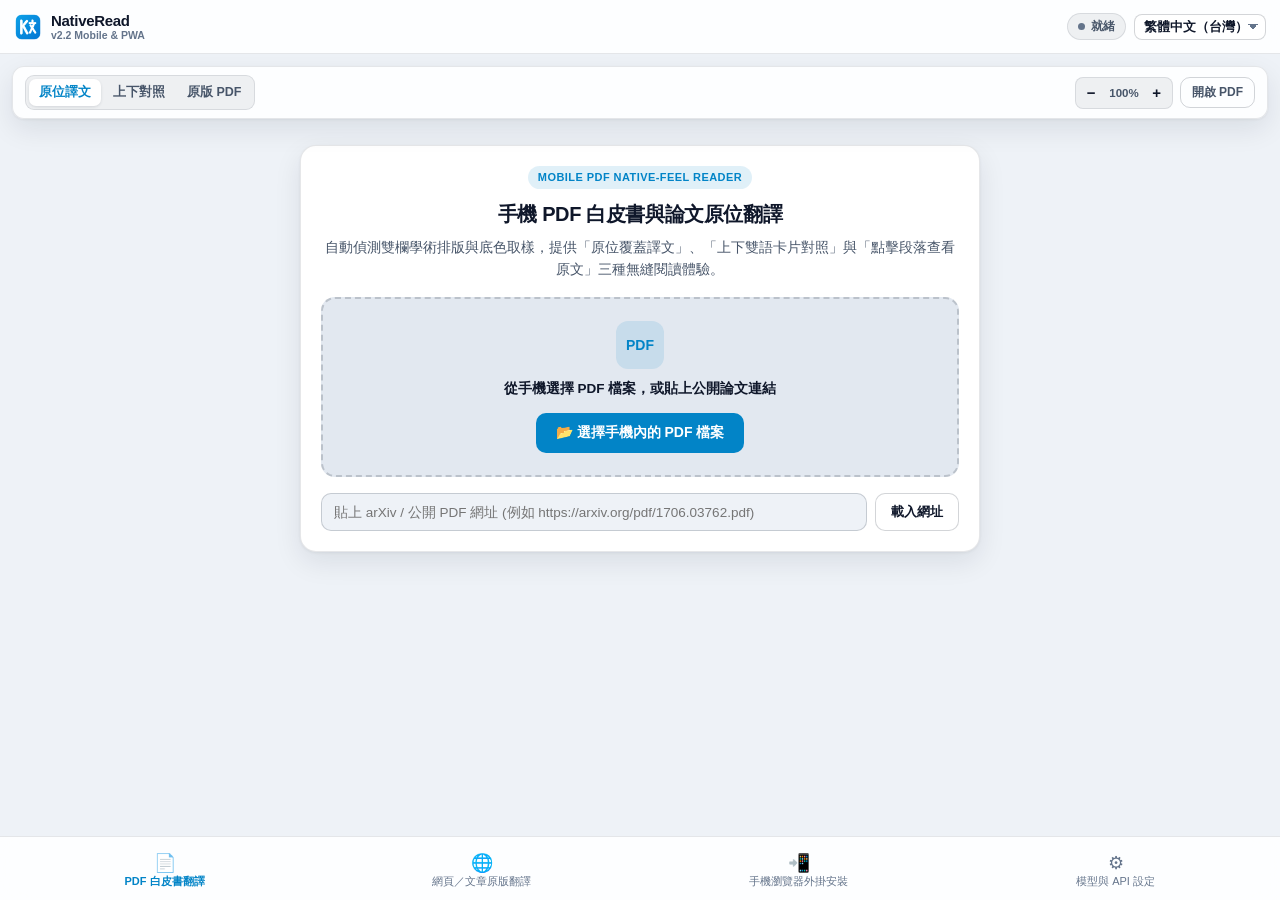
==== docs/index.html @ 53c694c6 "feat(v2.2.0): mobile PWA, universal userscript, Android extension zip, touch selection & ISO-18004 Q" ====
<!doctype html>
<html lang="zh-Hant">
<head>
  <meta charset="UTF-8">
  <meta name="viewport" content="width=device-width, initial-scale=1.0, viewport-fit=cover">
  <meta name="theme-color" content="#0284c7" media="(prefers-color-scheme: light)">
  <meta name="theme-color" content="#0b1120" media="(prefers-color-scheme: dark)">
  <meta name="apple-mobile-web-app-capable" content="yes">
  <meta name="apple-mobile-web-app-status-bar-style" content="black-translucent">
  <meta name="apple-mobile-web-app-title" content="NativeRead">
  <meta name="description" content="NativeRead — 保留原版 Serif / Sans 排版美感的 AI 串流 PDF 白皮書與網頁翻譯器（支援 iOS 與 Android）">
  <title>NativeRead — 手機與全平台 AI 原版排版翻譯</title>
  <link rel="manifest" href="./manifest.webmanifest">
  <link rel="icon" type="image/png" sizes="48x48" href="./icons/icon-48.png">
  <link rel="apple-touch-icon" href="./icons/icon-128.png">
  <link rel="stylesheet" href="./app.css">
</head>
<body>
  <!-- Sync / Toast Banner -->
  <div id="syncBanner" class="nr-sync-banner" role="status" aria-live="polite" hidden>
    <span id="syncBannerText" class="nr-sync-banner-text"></span>
    <button id="syncBannerClose" type="button" class="nr-sync-banner-close" aria-label="關閉通知">✕</button>
  </div>

  <!-- Top App Bar -->
  <header class="nr-app-header">
    <div class="nr-header-brand">
      <img src="./icons/icon-48.png" alt="NativeRead" width="28" height="28" class="nr-brand-logo">
      <div class="nr-brand-titles">
        <span class="nr-brand-title">NativeRead</span>
        <span class="nr-brand-tag">v2.2 Mobile &amp; PWA</span>
      </div>
    </div>

    <div class="nr-header-actions">
      <div id="globalStatusBadge" class="nr-status-pill" data-state="idle">
        <span class="nr-status-dot"></span>
        <span id="globalStatusText" class="nr-status-label">就緒</span>
      </div>
      <select id="globalLangSelect" class="nr-header-select" aria-label="目標翻譯語言"></select>
    </div>
  </header>

  <!-- Main Tab Views -->
  <main class="nr-app-main">
    <!-- ==========================================================
         TAB 1: 📄 PDF 白皮書翻譯 (Default Active Tab)
         ========================================================== -->
    <section id="tab-pdf" class="nr-tab-panel is-active" data-mode="overlay" aria-label="PDF 白皮書翻譯">
      <!-- Sticky PDF Sub-Toolbar -->
      <div class="nr-subtoolbar">
        <div class="nr-segmented" id="pdfModeSegmented" role="tablist" aria-label="PDF 檢視模式">
          <button type="button" class="nr-seg-btn is-active" data-mode="overlay" role="tab" aria-selected="true">原位譯文</button>
          <button type="button" class="nr-seg-btn" data-mode="split" role="tab" aria-selected="false">上下對照</button>
          <button type="button" class="nr-seg-btn" data-mode="original" role="tab" aria-selected="false">原版 PDF</button>
        </div>

        <div class="nr-pdf-tools">
          <span id="pdfPageIndicator" class="nr-page-badge" hidden>1 / 1</span>
          <div class="nr-zoom-bar">
            <button id="pdfZoomOutBtn" type="button" class="nr-mini-btn" aria-label="縮小">−</button>
            <button id="pdfZoomResetBtn" type="button" class="nr-zoom-pct">100%</button>
            <button id="pdfZoomInBtn" type="button" class="nr-mini-btn" aria-label="放大">+</button>
          </div>
          <button id="pdfOpenFileTopBtn" type="button" class="nr-outline-btn">開啟 PDF</button>
          <input id="pdfFileInput" type="file" accept="application/pdf,.pdf" hidden>
        </div>
      </div>

      <!-- PDF Empty / Picker State -->
      <div id="pdfEmptyState" class="nr-card nr-hero-card">
        <div class="nr-pill-tag">Mobile PDF Native-Feel Reader</div>
        <h1 class="nr-card-title">手機 PDF 白皮書與論文原位翻譯</h1>
        <p class="nr-card-desc">
          自動偵測雙欄學術排版與底色取樣，提供「原位覆蓋譯文」、「上下雙語卡片對照」與「點擊段落查看原文」三種無縫閱讀體驗。
        </p>

        <div class="nr-upload-zone" id="pdfDropZone">
          <div class="nr-upload-icon">PDF</div>
          <p class="nr-upload-title">從手機選擇 PDF 檔案，或貼上公開論文連結</p>
          <button id="pdfEmptyOpenBtn" type="button" class="nr-primary-btn nr-btn-lg">
            📂 選擇手機內的 PDF 檔案
          </button>
        </div>

        <form id="pdfUrlForm" class="nr-input-row" autocomplete="off">
          <input
            id="pdfUrlInput"
            type="url"
            class="nr-text-input"
            placeholder="貼上 arXiv / 公開 PDF 網址 (例如 https://arxiv.org/pdf/1706.03762.pdf)"
          >
          <button type="submit" class="nr-secondary-btn">載入網址</button>
        </form>
      </div>

      <!-- PDF Loading State -->
      <div id="pdfLoadingState" class="nr-card nr-center-card" hidden>
        <div class="nr-spinner"></div>
        <h2 id="pdfLoadingTitle" class="nr-card-subtitle">正在解析 PDF 文件...</h2>
        <p id="pdfLoadingSub" class="nr-muted-text"></p>
      </div>

      <!-- PDF Error State -->
      <div id="pdfErrorState" class="nr-card nr-center-card" hidden>
        <div class="nr-error-circle">!</div>
        <h2 id="pdfErrorTitle" class="nr-card-subtitle">無法載入 PDF</h2>
        <p id="pdfErrorDetail" class="nr-card-desc"></p>
        <div class="nr-btn-group">
          <button id="pdfRetryUrlBtn" type="button" class="nr-secondary-btn" hidden>重試網址</button>
          <button id="pdfErrorOpenFileBtn" type="button" class="nr-primary-btn">改選本機 PDF 檔案</button>
        </div>
      </div>

      <!-- PDF Pages Stream Container -->
      <div id="pdfPagesContainer" class="nr-pdf-pages" hidden></div>
    </section>

    <!-- ==========================================================
         TAB 2: 🌐 網頁／文章原版翻譯
         ========================================================== -->
    <section id="tab-web" class="nr-tab-panel" aria-label="網頁與文章原版翻譯" hidden>
      <div class="nr-subtoolbar">
        <div class="nr-segmented" id="webModeSegmented" role="tablist" aria-label="文章顯示模式">
          <button type="button" class="nr-seg-btn is-active" data-webmode="replace">譯文</button>
          <button type="button" class="nr-seg-btn" data-webmode="bilingual">雙語對照</button>
          <button type="button" class="nr-seg-btn" data-webmode="original">原文</button>
        </div>

        <div class="nr-segmented" id="webFontSegmented" role="tablist" aria-label="文章字體風格">
          <button type="button" class="nr-seg-btn is-active" data-webfont="serif">襯線 Serif</button>
          <button type="button" class="nr-seg-btn" data-webfont="sans">無襯線 Sans</button>
        </div>
      </div>

      <div class="nr-card">
        <h2 class="nr-section-title">🌐 網頁網址或外文段落即時翻譯</h2>
        <p class="nr-card-desc">
          貼上任何外文新聞、技術文件、部落格網址（支援從手機瀏覽器「分享」至此 App），或直接貼上外文內容／Markdown，即可享受原版美感串流翻譯。
        </p>

        <form id="webUrlForm" class="nr-input-row" autocomplete="off">
          <input
            id="webUrlInput"
            type="url"
            class="nr-text-input"
            placeholder="貼上網頁連結 (https://...)"
          >
          <button id="webFetchBtn" type="submit" class="nr-primary-btn">擷取並翻譯</button>
        </form>

        <details class="nr-paste-collapse" id="webPasteDetails">
          <summary class="nr-paste-summary">✏️ 或直接貼上外文文章／Markdown 段落翻譯</summary>
          <div class="nr-paste-box">
            <textarea
              id="webRawInput"
              class="nr-textarea"
              rows="5"
              placeholder="在此貼上任何英文、日文、韓文或外文段落，保留程式碼與專有名詞..."
            ></textarea>
            <div class="nr-btn-row-end">
              <button id="webClearRawBtn" type="button" class="nr-secondary-btn">清空</button>
              <button id="webTranslateRawBtn" type="button" class="nr-primary-btn">立即串流翻譯</button>
            </div>
          </div>
        </details>
      </div>

      <!-- Article Reader Output -->
      <article id="webArticleCard" class="nr-card nr-article-reader" data-webmode="replace" data-webfont="serif" hidden>
        <header class="nr-article-header">
          <div class="nr-article-meta">
            <span id="webArticleSource" class="nr-article-domain">Article</span>
            <span id="webArticleProgress" class="nr-article-progress">準備中...</span>
          </div>
          <h1 id="webArticleTitle" class="nr-article-title"></h1>
        </header>
        <div id="webArticleBody" class="nr-article-body"></div>
      </article>
    </section>

    <!-- ==========================================================
         TAB 3: 📲 手機瀏覽器外掛安裝
         ========================================================== -->
    <section id="tab-install" class="nr-tab-panel" aria-label="手機瀏覽器外掛安裝" hidden>
      <div class="nr-card">
        <div class="nr-pill-tag">Mobile Browser Integration</div>
        <h2 class="nr-card-title">在手機瀏覽器內直接啟用 NativeRead 懸浮球</h2>
        <p class="nr-card-desc">
          除了直接使用本 PWA 閱讀 PDF 與文章外，您也可以將 NativeRead 安裝進 iOS Safari 或 Android 瀏覽器，在任何網站右下角喚出 <strong>NR 原版排版翻譯懸浮膠囊</strong>！
        </p>
      </div>

      <!-- Card 1: Universal Userscript -->
      <div class="nr-card nr-install-card">
        <div class="nr-install-header">
          <span class="nr-install-badge">推薦 · iOS &amp; Android 通用</span>
          <h3 class="nr-install-title">1. 全平台 Userscript 腳本 (<code>nativeread.user.js</code>)</h3>
        </div>
        <p class="nr-card-desc">
          預設 100% 零干擾，僅在網頁右下角顯示極簡半透明 <strong>NR</strong> 邊緣標籤；點擊即可展開翻譯膠囊、切換「譯文／原文／雙語」、管理自動翻譯白名單與 API Key。內建 CSP 自動穿透（<code>GM_xmlhttpRequest</code> 備援）。
        </p>
        <ul class="nr-guide-list">
          <li><strong>iOS Safari</strong>：安裝免費開源的 <strong>Stay 2</strong> 或 <strong>Userscripts</strong> App → 點擊下方按鈕即可一鍵匯入腳本。</li>
          <li><strong>Android</strong>：支援 <strong>Tampermonkey</strong>、<strong>狐猴瀏覽器 (Lemur)</strong>、<strong>Kiwi Browser</strong>、<strong>Firefox Nightly</strong>、<strong>Via 瀏覽器</strong>。</li>
        </ul>
        <div class="nr-install-actions">
          <a href="./nativeread.user.js" class="nr-primary-btn nr-link-btn">⚡ 安裝 Userscript (.user.js)</a>
        </div>
      </div>

      <!-- Card 2: Android Extension Zip -->
      <div class="nr-card nr-install-card">
        <div class="nr-install-header">
          <span class="nr-install-badge">Android 完整擴充功能</span>
          <h3 class="nr-install-title">2. Android 瀏覽器擴充功能包 (<code>.zip</code>)</h3>
        </div>
        <p class="nr-card-desc">
          包含完整 Chrome MV3 擴充功能與內建 PDF.js 原位閱讀器，適合支援載入擴充功能 ZIP 的 Android 瀏覽器。
        </p>
        <ul class="nr-guide-list">
          <li><strong>支援瀏覽器</strong>：<strong>狐猴瀏覽器 (Lemur Browser)</strong>、<strong>Kiwi Browser</strong>、<strong>Quetta</strong>、<strong>Edge Canary</strong>。</li>
          <li><strong>安裝步驟</strong>：下載下方 ZIP 檔 → 打開瀏覽器的「擴充功能 (Extensions)」頁面 → 開啟「開發人員模式」→ 點選「載入已打包的 `.zip`」選擇該檔案即可。</li>
        </ul>
        <div class="nr-install-actions">
          <a href="./nativeread-android-extension.zip" download="nativeread-android-extension.zip" class="nr-secondary-btn nr-link-btn">
            📦 下載 Android 擴充功能安裝包 (.zip)
          </a>
        </div>
      </div>

      <!-- Card 3: Zero-Install Bookmarklet -->
      <div class="nr-card nr-install-card">
        <div class="nr-install-header">
          <span class="nr-install-badge">免裝任何 App · 隨點隨用</span>
          <h3 class="nr-install-title">3. 免裝外掛書籤小工具 (Bookmarklet)</h3>
        </div>
        <p class="nr-card-desc">
          不想安裝任何擴充功能？只要將下方程式碼存成手機 Chrome 或 Safari 的「書籤」，在任何外文網站點一下該書籤，就會立即注入 NativeRead 翻譯懸浮球！
        </p>
        <pre id="bookmarkletCodeBox" class="nr-code-box"></pre>
        <div class="nr-install-actions">
          <button id="copyBookmarkletBtn" type="button" class="nr-secondary-btn">📋 複製書籤小工具程式碼</button>
        </div>
      </div>
    </section>

    <!-- ==========================================================
         TAB 4: ⚙ 模型與 API 設定
         ========================================================== -->
    <section id="tab-settings" class="nr-tab-panel" aria-label="模型與 API 設定" hidden>
      <div class="nr-card">
        <div class="nr-pill-tag">Zero-Typing Sync Ready</div>
        <h2 class="nr-section-title">⚙ AI 模型與翻譯偏好設定</h2>
        <p class="nr-card-desc">
          所有 API Key 僅儲存於您的手機本機瀏覽器（<code>localStorage</code> 與 <code>IndexedDB</code> 快取），直連官方模型端點，絕不經過任何第三方伺服器。您也可以從電腦版 NativeRead 點擊「📱 手機同步」掃描 QR Code 一秒免打字匯入！
        </p>

        <form id="settingsForm" class="nr-settings-form" autocomplete="off">
          <div class="nr-field">
            <label for="setProvider" class="nr-label">AI 服務商 (Provider Preset)</label>
            <select id="setProvider" class="nr-select-full"></select>
            <p id="setProviderHint" class="nr-field-hint"></p>
          </div>

          <div class="nr-field">
            <label for="setApiKey" class="nr-label">API Key 金鑰</label>
            <div class="nr-input-row">
              <input id="setApiKey" type="password" class="nr-text-input" placeholder="填入 API Key..." autocomplete="off">
              <button id="toggleApiKeyVisBtn" type="button" class="nr-secondary-btn">顯示</button>
            </div>
          </div>

          <div class="nr-field-grid">
            <div class="nr-field">
              <label for="setModel" class="nr-label">模型名稱 (Model ID)</label>
              <input id="setModel" type="text" class="nr-text-input" placeholder="例如 gemini-3.5-flash-lite 或 deepseek-chat">
              <div id="modelChipsRow" class="nr-chip-row"></div>
            </div>

            <div class="nr-field">
              <label for="setBaseUrl" class="nr-label">API Base URL</label>
              <input id="setBaseUrl" type="url" class="nr-text-input" placeholder="https://...">
            </div>
          </div>

          <div class="nr-field-grid">
            <div class="nr-field">
              <label for="setTargetLang" class="nr-label">預設目標語言</label>
              <select id="setTargetLang" class="nr-select-full"></select>
            </div>

            <div class="nr-field" id="customLangField" hidden>
              <label for="setCustomTargetLang" class="nr-label">自訂目標語言名稱</label>
              <input id="setCustomTargetLang" type="text" class="nr-text-input" placeholder="例如 Bahasa Indonesia">
            </div>

            <div class="nr-field">
              <label for="setThinkingEffort" class="nr-label">Gemini 思考深度 (Thinking Effort)</label>
              <select id="setThinkingEffort" class="nr-select-full">
                <option value="fastest">極速直出 (fastest · 0 思考延遲)</option>
                <option value="balanced">均衡品質 (balanced · 輕量思考)</option>
                <option value="deep">深度推理 (deep · 適合複雜學術長句)</option>
              </select>
            </div>

            <div class="nr-field">
              <label for="setTypographyMatch" class="nr-label">排版字體配對模式</label>
              <select id="setTypographyMatch" class="nr-select-full">
                <option value="native">原版氣質配對 (Serif 對映宋體/明體 · Sans 對映黑體)</option>
                <option value="system">系統黑體優先 (全站統一俐落無襯線體)</option>
                <option value="preserve">保留網站原始 CSS 字型</option>
              </select>
            </div>
          </div>

          <div class="nr-field">
            <label for="setGlossary" class="nr-label">自訂術語表 (每行一條：<code>原文 -> 譯文</code>)</label>
            <textarea id="setGlossary" class="nr-textarea" rows="4"></textarea>
          </div>

          <div class="nr-settings-actions">
            <button id="saveSettingsBtn" type="submit" class="nr-primary-btn">💾 儲存設定</button>
            <button id="testApiBtn" type="button" class="nr-secondary-btn">⚡ 測試 API 連線</button>
            <button id="clearCacheBtn" type="button" class="nr-outline-btn">🧹 清除翻譯快取 (<span id="cacheCountLabel">0</span>)</button>
          </div>

          <div id="settingsTestResult" class="nr-test-box" hidden></div>
        </form>
      </div>
    </section>
  </main>

  <!-- Original-vs-Translation Bottom Sheet / Popover for PDF paragraphs -->
  <aside id="comparePopover" class="nr-compare-sheet" role="dialog" aria-label="原文與譯文對照" hidden>
    <div class="nr-compare-header">
      <span class="nr-compare-title">段落原文對照</span>
      <div class="nr-compare-actions">
        <button id="copyOrigBtn" type="button" class="nr-mini-action">複製原文</button>
        <button id="copyTransBtn" type="button" class="nr-mini-action">複製譯文</button>
        <button id="compareCloseBtn" type="button" class="nr-compare-close" aria-label="關閉">✕</button>
      </div>
    </div>
    <div class="nr-compare-body">
      <div class="nr-compare-block">
        <div class="nr-compare-tag">ORIGINAL</div>
        <p id="compareOrigText" class="nr-compare-orig"></p>
      </div>
      <div class="nr-compare-block">
        <div class="nr-compare-tag">TRANSLATION</div>
        <p id="compareTransText" class="nr-compare-trans"></p>
      </div>
    </div>
  </aside>

  <!-- Mobile Bottom Navigation Bar -->
  <nav class="nr-bottom-nav" aria-label="主導覽列">
    <button type="button" class="nr-nav-tab is-active" data-tab="pdf">
      <span class="nr-nav-icon">📄</span>
      <span class="nr-nav-label">PDF 白皮書翻譯</span>
    </button>
    <button type="button" class="nr-nav-tab" data-tab="web">
      <span class="nr-nav-icon">🌐</span>
      <span class="nr-nav-label">網頁／文章原版翻譯</span>
    </button>
    <button type="button" class="nr-nav-tab" data-tab="install">
      <span class="nr-nav-icon">📲</span>
      <span class="nr-nav-label">手機瀏覽器外掛安裝</span>
    </button>
    <button type="button" class="nr-nav-tab" data-tab="settings">
      <span class="nr-nav-icon">⚙</span>
      <span class="nr-nav-label">模型與 API 設定</span>
    </button>
  </nav>

  <script type="module" src="./app.js"></script>
</body>
</html>
---- docs/app.css ----
:root {
  color-scheme: light dark;
  --nr-bg: #eef2f7;
  --nr-bg-subtle: #e2e8f0;
  --nr-surface: #ffffff;
  --nr-surface-glass: rgba(255, 255, 255, 0.88);
  --nr-text: #0f172a;
  --nr-text-secondary: #475569;
  --nr-muted: #64748b;
  --nr-border: rgba(15, 23, 42, 0.1);
  --nr-border-strong: rgba(15, 23, 42, 0.18);
  --nr-accent: #0284c7;
  --nr-accent-hover: #0369a1;
  --nr-accent-soft: rgba(2, 132, 199, 0.12);
  --nr-ok: #16a34a;
  --nr-ok-soft: rgba(22, 163, 74, 0.12);
  --nr-warn: #d97706;
  --nr-error: #dc2626;
  --nr-error-soft: rgba(220, 38, 38, 0.12);
  --nr-seg-bg: rgba(15, 23, 42, 0.06);
  --nr-seg-active: #ffffff;
  --nr-shadow: 0 10px 28px rgba(15, 23, 42, 0.09), 0 1px 3px rgba(15, 23, 42, 0.06);
  --nr-sheet-shadow: 0 12px 32px rgba(15, 23, 42, 0.14), 0 1px 4px rgba(15, 23, 42, 0.08);
  --nr-header-h: 54px;
  --nr-nav-h: 64px;
  --nr-ui-font: -apple-system, BlinkMacSystemFont, "SF Pro Text", "PingFang TC", "Noto Sans TC", "Microsoft JhengHei", sans-serif;
  --nr-font-serif: "Songti TC", "Noto Serif TC", "PMingLiU", Georgia, serif;
  --nr-font-sans: "PingFang TC", "Noto Sans TC", "Microsoft JhengHei", -apple-system, sans-serif;
  --nr-font-mono: ui-monospace, SFMono-Regular, Menlo, Monaco, Consolas, monospace;
}

@media (prefers-color-scheme: dark) {
  :root {
    --nr-bg: #0b1120;
    --nr-bg-subtle: #111a2e;
    --nr-surface: #152033;
    --nr-surface-glass: rgba(15, 23, 42, 0.88);
    --nr-text: #f1f5f9;
    --nr-text-secondary: #cbd5e1;
    --nr-muted: #94a3b8;
    --nr-border: rgba(148, 163, 184, 0.18);
    --nr-border-strong: rgba(148, 163, 184, 0.3);
    --nr-accent: #38bdf8;
    --nr-accent-hover: #0ea5e9;
    --nr-accent-soft: rgba(56, 189, 248, 0.16);
    --nr-ok: #4ade80;
    --nr-ok-soft: rgba(74, 222, 128, 0.15);
    --nr-warn: #fbbf24;
    --nr-error: #f87171;
    --nr-error-soft: rgba(248, 113, 113, 0.15);
    --nr-seg-bg: rgba(148, 163, 184, 0.14);
    --nr-seg-active: #1e293b;
    --nr-shadow: 0 12px 32px rgba(0, 0, 0, 0.42), 0 1px 4px rgba(0, 0, 0, 0.3);
    --nr-sheet-shadow: 0 16px 40px rgba(0, 0, 0, 0.55), 0 1px 4px rgba(0, 0, 0, 0.4);
  }
}

*,
*::before,
*::after {
  box-sizing: border-box;
}

html,
body {
  margin: 0;
  padding: 0;
  min-height: 100%;
  background: var(--nr-bg);
  color: var(--nr-text);
  font-family: var(--nr-ui-font);
  font-size: 14px;
  line-height: 1.5;
  -webkit-font-smoothing: antialiased;
  -webkit-tap-highlight-color: transparent;
}

[hidden] {
  display: none !important;
}

/* ============================================================
   Sync Toast Banner
   ============================================================ */
.nr-sync-banner {
  position: sticky;
  top: 0;
  z-index: 220;
  display: flex;
  align-items: center;
  justify-content: space-between;
  gap: 10px;
  padding: 10px 16px;
  background: #0284c7;
  color: #ffffff;
  font-size: 13.5px;
  font-weight: 600;
  box-shadow: 0 4px 14px rgba(2, 132, 199, 0.35);
}

.nr-sync-banner-close {
  appearance: none;
  border: 0;
  background: rgba(255, 255, 255, 0.2);
  color: #ffffff;
  width: 26px;
  height: 26px;
  border-radius: 999px;
  cursor: pointer;
  font-size: 12px;
  display: inline-flex;
  align-items: center;
  justify-content: center;
}

/* ============================================================
   Top App Bar
   ============================================================ */
.nr-app-header {
  position: sticky;
  top: 0;
  z-index: 120;
  height: var(--nr-header-h);
  padding: 0 max(14px, env(safe-area-inset-right)) 0 max(14px, env(safe-area-inset-left));
  display: flex;
  align-items: center;
  justify-content: space-between;
  gap: 10px;
  background: var(--nr-surface-glass);
  backdrop-filter: blur(18px) saturate(160%);
  -webkit-backdrop-filter: blur(18px) saturate(160%);
  border-bottom: 1px solid var(--nr-border);
}

.nr-header-brand {
  display: flex;
  align-items: center;
  gap: 9px;
  min-width: 0;
}

.nr-brand-logo {
  border-radius: 7px;
  flex-shrink: 0;
}

.nr-brand-titles {
  display: flex;
  flex-direction: column;
  line-height: 1.15;
}

.nr-brand-title {
  font-size: 15px;
  font-weight: 750;
  letter-spacing: -0.02em;
}

.nr-brand-tag {
  font-size: 10.5px;
  color: var(--nr-muted);
  font-weight: 600;
}

.nr-header-actions {
  display: flex;
  align-items: center;
  gap: 8px;
}

.nr-status-pill {
  display: inline-flex;
  align-items: center;
  gap: 6px;
  padding: 4px 10px;
  border-radius: 999px;
  background: var(--nr-seg-bg);
  border: 1px solid var(--nr-border);
  font-size: 11.5px;
  font-weight: 600;
  color: var(--nr-text-secondary);
  max-width: 170px;
}

.nr-status-dot {
  width: 7px;
  height: 7px;
  border-radius: 50%;
  background: var(--nr-muted);
  flex-shrink: 0;
}

.nr-status-pill[data-state="streaming"] .nr-status-dot {
  background: var(--nr-accent);
  box-shadow: 0 0 0 3px var(--nr-accent-soft);
  animation: nr-pulse 1.2s ease-in-out infinite;
}

.nr-status-pill[data-state="done"] .nr-status-dot {
  background: var(--nr-ok);
}

.nr-status-pill[data-state="error"] {
  background: var(--nr-error-soft);
  color: var(--nr-error);
  border-color: rgba(220, 38, 38, 0.3);
}

.nr-status-pill[data-state="error"] .nr-status-dot {
  background: var(--nr-error);
}

.nr-status-label {
  overflow: hidden;
  text-overflow: ellipsis;
  white-space: nowrap;
}

.nr-header-select {
  appearance: none;
  font-family: inherit;
  font-size: 12.5px;
  font-weight: 600;
  color: var(--nr-text);
  background: var(--nr-surface);
  border: 1px solid var(--nr-border-strong);
  border-radius: 8px;
  padding: 5px 24px 5px 9px;
  cursor: pointer;
  background-image: linear-gradient(45deg, transparent 50%, var(--nr-muted) 50%),
    linear-gradient(135deg, var(--nr-muted) 50%, transparent 50%);
  background-position: calc(100% - 12px) 50%, calc(100% - 7px) 50%;
  background-size: 5px 5px, 5px 5px;
  background-repeat: no-repeat;
  max-width: 132px;
}

@keyframes nr-pulse {
  0%, 100% {
    opacity: 1;
    transform: scale(1);
  }
  50% {
    opacity: 0.45;
    transform: scale(0.85);
  }
}

/* ============================================================
   Main Layout & Sub-Toolbars
   ============================================================ */
.nr-app-main {
  max-width: 1280px;
  margin: 0 auto;
  padding: 12px max(12px, env(safe-area-inset-right)) calc(var(--nr-nav-h) + env(safe-area-inset-bottom) + 28px) max(12px, env(safe-area-inset-left));
}

.nr-tab-panel {
  display: flex;
  flex-direction: column;
  gap: 14px;
}

.nr-subtoolbar {
  position: sticky;
  top: var(--nr-header-h);
  z-index: 95;
  display: flex;
  align-items: center;
  justify-content: space-between;
  flex-wrap: wrap;
  gap: 8px;
  padding: 8px 12px;
  border-radius: 12px;
  background: var(--nr-surface-glass);
  backdrop-filter: blur(16px) saturate(160%);
  -webkit-backdrop-filter: blur(16px) saturate(160%);
  border: 1px solid var(--nr-border);
  box-shadow: var(--nr-shadow);
}

.nr-segmented {
  display: inline-flex;
  align-items: center;
  padding: 3px;
  border-radius: 9px;
  background: var(--nr-seg-bg);
  border: 1px solid var(--nr-border);
  gap: 2px;
}

.nr-seg-btn {
  appearance: none;
  border: 0;
  background: transparent;
  color: var(--nr-text-secondary);
  font-family: inherit;
  font-size: 12.5px;
  font-weight: 600;
  padding: 5px 10px;
  border-radius: 7px;
  cursor: pointer;
  white-space: nowrap;
  transition: background-color 0.15s ease, color 0.15s ease;
}

.nr-seg-btn.is-active {
  background: var(--nr-seg-active);
  color: var(--nr-accent);
  box-shadow: 0 1px 3px rgba(15, 23, 42, 0.12);
}

.nr-pdf-tools {
  display: flex;
  align-items: center;
  gap: 7px;
  flex-wrap: wrap;
}

.nr-page-badge {
  font-size: 11.5px;
  font-weight: 600;
  font-variant-numeric: tabular-nums;
  padding: 3px 8px;
  border-radius: 999px;
  background: var(--nr-seg-bg);
  color: var(--nr-text-secondary);
}

.nr-zoom-bar {
  display: inline-flex;
  align-items: center;
  background: var(--nr-seg-bg);
  border: 1px solid var(--nr-border);
  border-radius: 8px;
  padding: 2px;
}

.nr-mini-btn {
  appearance: none;
  border: 0;
  background: transparent;
  color: var(--nr-text);
  width: 26px;
  height: 26px;
  border-radius: 6px;
  font-size: 15px;
  font-weight: 600;
  cursor: pointer;
}

.nr-mini-btn:disabled {
  opacity: 0.35;
}

.nr-zoom-pct {
  appearance: none;
  border: 0;
  background: transparent;
  color: var(--nr-text-secondary);
  font-family: inherit;
  font-size: 11.5px;
  font-weight: 600;
  padding: 0 5px;
  cursor: pointer;
}

/* ============================================================
   Cards, Buttons & Forms
   ============================================================ */
.nr-card {
  background: var(--nr-surface);
  border: 1px solid var(--nr-border);
  border-radius: 16px;
  padding: 20px;
  box-shadow: var(--nr-shadow);
}

.nr-hero-card,
.nr-center-card {
  max-width: 680px;
  margin: 12px auto;
  text-align: center;
}

.nr-pill-tag {
  display: inline-block;
  font-size: 11px;
  font-weight: 700;
  letter-spacing: 0.04em;
  text-transform: uppercase;
  color: var(--nr-accent);
  background: var(--nr-accent-soft);
  padding: 3px 10px;
  border-radius: 999px;
  margin-bottom: 10px;
}

.nr-card-title {
  margin: 0 0 8px;
  font-size: 20px;
  font-weight: 750;
  letter-spacing: -0.02em;
}

.nr-section-title {
  margin: 0 0 8px;
  font-size: 17px;
  font-weight: 700;
}

.nr-card-subtitle {
  margin: 0 0 6px;
  font-size: 16px;
  font-weight: 700;
}

.nr-card-desc {
  margin: 0 0 16px;
  color: var(--nr-text-secondary);
  font-size: 13.5px;
  line-height: 1.65;
}

.nr-muted-text {
  margin: 0;
  color: var(--nr-muted);
  font-size: 12.5px;
  word-break: break-all;
}

.nr-upload-zone {
  border: 2px dashed var(--nr-border-strong);
  border-radius: 14px;
  padding: 22px 16px;
  background: var(--nr-bg-subtle);
  margin-bottom: 16px;
}

.nr-upload-icon {
  width: 48px;
  height: 48px;
  margin: 0 auto 10px;
  border-radius: 12px;
  background: var(--nr-accent-soft);
  color: var(--nr-accent);
  font-weight: 800;
  font-size: 14px;
  display: flex;
  align-items: center;
  justify-content: center;
}

.nr-upload-title {
  margin: 0 0 14px;
  font-size: 13.5px;
  font-weight: 600;
}

.nr-input-row {
  display: flex;
  gap: 8px;
  flex-wrap: wrap;
}

.nr-text-input,
.nr-select-full,
.nr-textarea {
  font-family: inherit;
  font-size: 13.5px;
  color: var(--nr-text);
  background: var(--nr-bg);
  border: 1px solid var(--nr-border-strong);
  border-radius: 10px;
  padding: 9px 12px;
  min-width: 0;
}

.nr-text-input {
  flex: 1 1 200px;
}

.nr-select-full,
.nr-textarea {
  width: 100%;
}

.nr-textarea {
  resize: vertical;
  line-height: 1.6;
}

.nr-text-input:focus,
.nr-select-full:focus,
.nr-textarea:focus {
  outline: 2px solid var(--nr-accent);
  outline-offset: -1px;
  border-color: var(--nr-accent);
}

.nr-primary-btn,
.nr-secondary-btn,
.nr-outline-btn {
  appearance: none;
  font-family: inherit;
  font-size: 13px;
  font-weight: 600;
  padding: 9px 15px;
  border-radius: 10px;
  cursor: pointer;
  text-decoration: none;
  display: inline-flex;
  align-items: center;
  justify-content: center;
  gap: 6px;
  white-space: nowrap;
  transition: background-color 0.15s ease, border-color 0.15s ease, color 0.15s ease;
}

.nr-btn-lg {
  font-size: 14px;
  padding: 11px 20px;
}

.nr-primary-btn {
  border: 0;
  background: var(--nr-accent);
  color: #ffffff;
}

.nr-primary-btn:hover {
  background: var(--nr-accent-hover);
}

.nr-secondary-btn {
  border: 1px solid var(--nr-border-strong);
  background: var(--nr-surface);
  color: var(--nr-text);
}

.nr-secondary-btn:hover {
  border-color: var(--nr-accent);
  color: var(--nr-accent);
}

.nr-outline-btn {
  border: 1px solid var(--nr-border-strong);
  background: transparent;
  color: var(--nr-text-secondary);
  padding: 6px 11px;
  font-size: 12px;
}

.nr-outline-btn:hover {
  border-color: var(--nr-accent);
  color: var(--nr-accent);
}

.nr-btn-group {
  display: flex;
  justify-content: center;
  gap: 10px;
  flex-wrap: wrap;
}

.nr-btn-row-end {
  display: flex;
  justify-content: flex-end;
  gap: 8px;
  margin-top: 10px;
}

.nr-spinner {
  width: 36px;
  height: 36px;
  margin: 0 auto 14px;
  border: 3px solid var(--nr-border-strong);
  border-top-color: var(--nr-accent);
  border-radius: 50%;
  animation: nr-spin 0.8s linear infinite;
}

@keyframes nr-spin {
  to {
    transform: rotate(360deg);
  }
}

.nr-error-circle {
  width: 42px;
  height: 42px;
  margin: 0 auto 12px;
  border-radius: 50%;
  background: var(--nr-error-soft);
  color: var(--nr-error);
  font-size: 20px;
  font-weight: 800;
  display: flex;
  align-items: center;
  justify-content: center;
}

/* ============================================================
   PDF Pages & 3 Modes (Overlay / Split / Original)
   ============================================================ */
.nr-pdf-pages {
  width: 100%;
  display: flex;
  flex-direction: column;
  align-items: center;
  gap: 20px;
}

.nr-page-row {
  width: 100%;
  display: flex;
  flex-direction: column;
  align-items: center;
  gap: 14px;
}

.nr-page-canvas-col {
  width: 100%;
  display: flex;
  justify-content: center;
  overflow-x: auto;
}

.nr-page-sheet {
  position: relative;
  background: #ffffff;
  border-radius: 4px;
  box-shadow: var(--nr-sheet-shadow);
  flex-shrink: 0;
}

.nr-pdf-canvas {
  display: block;
  border-radius: 4px;
}

.nr-page-loader {
  position: absolute;
  inset: 0;
  border-radius: 4px;
  background: rgba(148, 163, 184, 0.16);
  display: flex;
  align-items: center;
  justify-content: center;
  color: var(--nr-muted);
  font-size: 13px;
  font-weight: 600;
}

.nr-page-num-badge {
  position: absolute;
  bottom: 6px;
  right: 8px;
  padding: 2px 7px;
  border-radius: 999px;
  background: rgba(15, 23, 42, 0.6);
  color: #f8fafc;
  font-size: 10.5px;
  font-weight: 600;
  pointer-events: none;
  z-index: 4;
}

.nr-overlay-layer {
  position: absolute;
  inset: 0;
  z-index: 2;
  pointer-events: none;
  border-radius: 4px;
}

#tab-pdf[data-mode="original"] .nr-overlay-layer,
#tab-pdf[data-mode="split"] .nr-overlay-layer {
  display: none;
}

.nr-pdf-para {
  position: absolute;
  pointer-events: auto;
  cursor: pointer;
  margin: 0;
  padding: 1px 2px;
  border-radius: 3px;
  border: 1px solid transparent;
  overflow-wrap: break-word;
  word-break: break-word;
  white-space: pre-wrap;
  text-rendering: optimizeLegibility;
  transition: border-color 0.14s ease, box-shadow 0.14s ease;
}

.nr-pdf-para.is-clipped {
  overflow: hidden;
}

.nr-pdf-para:hover,
.nr-pdf-para.is-active-compare {
  border-color: var(--nr-accent);
  box-shadow: 0 3px 12px rgba(2, 132, 199, 0.22);
  z-index: 25;
}

.nr-page-split-col {
  display: none;
  width: 100%;
}

#tab-pdf[data-mode="split"] .nr-page-split-col {
  display: block;
}

@media (min-width: 960px) {
  #tab-pdf[data-mode="split"] .nr-page-row {
    display: grid;
    grid-template-columns: minmax(0, 1fr) minmax(340px, 1fr);
    align-items: start;
    gap: 20px;
  }
}

.nr-split-card {
  background: var(--nr-surface);
  border: 1px solid var(--nr-border);
  border-radius: 12px;
  box-shadow: var(--nr-shadow);
  overflow: hidden;
}

.nr-split-card-header {
  display: flex;
  align-items: center;
  justify-content: space-between;
  padding: 10px 16px;
  background: var(--nr-bg-subtle);
  border-bottom: 1px solid var(--nr-border);
  font-size: 12.5px;
  font-weight: 700;
}

.nr-split-page-status {
  font-size: 11.5px;
  font-weight: 600;
  color: var(--nr-accent);
}

.nr-split-card-body {
  padding: 16px;
  display: flex;
  flex-direction: column;
  gap: 12px;
}

.nr-split-para {
  margin: 0;
  font-size: 15px;
  line-height: 1.74;
  color: var(--nr-text);
  cursor: pointer;
  padding: 4px 6px;
  border-radius: 6px;
  transition: background-color 0.14s ease;
}

.nr-split-para:hover {
  background: var(--nr-accent-soft);
}

.nr-split-para.is-heading {
  font-size: 17px;
  font-weight: 700;
  line-height: 1.45;
  margin-top: 4px;
}

.nr-split-para.is-pending {
  opacity: 0.55;
}

.nr-split-empty {
  margin: 0;
  color: var(--nr-muted);
  font-size: 13px;
}

/* ============================================================
   Tab 2: Web & Article Reader
   ============================================================ */
.nr-paste-collapse {
  margin-top: 14px;
  border-top: 1px solid var(--nr-border);
  padding-top: 12px;
}

.nr-paste-summary {
  cursor: pointer;
  font-size: 13px;
  font-weight: 600;
  color: var(--nr-accent);
}

.nr-paste-box {
  margin-top: 10px;
}

.nr-article-reader {
  padding: 24px 20px;
}

.nr-article-header {
  border-bottom: 1px solid var(--nr-border);
  padding-bottom: 14px;
  margin-bottom: 18px;
}

.nr-article-meta {
  display: flex;
  align-items: center;
  justify-content: space-between;
  gap: 10px;
  margin-bottom: 8px;
}

.nr-article-domain {
  font-size: 11.5px;
  font-weight: 700;
  color: var(--nr-accent);
  background: var(--nr-accent-soft);
  padding: 2px 9px;
  border-radius: 999px;
}

.nr-article-progress {
  font-size: 12px;
  font-weight: 600;
  color: var(--nr-text-secondary);
}

.nr-article-title {
  margin: 0;
  font-size: 22px;
  font-weight: 750;
  line-height: 1.38;
}

.nr-article-body {
  display: flex;
  flex-direction: column;
  gap: 16px;
}

.nr-article-reader[data-webfont="serif"] .nr-article-title,
.nr-article-reader[data-webfont="serif"] .nr-web-trans {
  font-family: var(--nr-font-serif);
}

.nr-article-reader[data-webfont="sans"] .nr-article-title,
.nr-article-reader[data-webfont="sans"] .nr-web-trans {
  font-family: var(--nr-font-sans);
}

.nr-web-block {
  margin: 0;
  line-height: 1.76;
  font-size: 16px;
}

.nr-web-block.is-heading {
  font-size: 19px;
  font-weight: 700;
  line-height: 1.45;
  margin-top: 8px;
}

.nr-web-code {
  margin: 0;
  padding: 12px 14px;
  border-radius: 10px;
  background: var(--nr-bg-subtle);
  border: 1px solid var(--nr-border);
  font-family: var(--nr-font-mono);
  font-size: 12.5px;
  line-height: 1.55;
  overflow-x: auto;
  white-space: pre;
}

.nr-article-reader[data-webmode="replace"] .nr-web-orig {
  display: none;
}

.nr-article-reader[data-webmode="original"] .nr-web-trans {
  display: none;
}

.nr-article-reader[data-webmode="bilingual"] .nr-web-orig {
  display: block;
  color: var(--nr-text-secondary);
  font-size: 0.92em;
  margin-bottom: 6px;
}

.nr-article-reader[data-webmode="bilingual"] .nr-web-trans {
  display: block;
  padding-left: 11px;
  border-left: 2.5px solid var(--nr-accent);
}

/* ============================================================
   Tab 3: Mobile Browser Extension / Userscript Install Cards
   ============================================================ */
.nr-install-card {
  display: flex;
  flex-direction: column;
  gap: 10px;
}

.nr-install-header {
  display: flex;
  flex-direction: column;
  gap: 6px;
}

.nr-install-badge {
  align-self: flex-start;
  font-size: 11px;
  font-weight: 700;
  color: var(--nr-ok);
  background: var(--nr-ok-soft);
  padding: 3px 9px;
  border-radius: 999px;
}

.nr-install-title {
  margin: 0;
  font-size: 16.5px;
  font-weight: 700;
}

.nr-guide-list {
  margin: 0 0 6px;
  padding-left: 18px;
  color: var(--nr-text-secondary);
  font-size: 13px;
  line-height: 1.65;
}

.nr-guide-list li + li {
  margin-top: 4px;
}

.nr-install-actions {
  display: flex;
  gap: 10px;
  flex-wrap: wrap;
  margin-top: 4px;
}

.nr-code-box {
  margin: 0;
  padding: 10px 12px;
  border-radius: 10px;
  background: var(--nr-bg);
  border: 1px solid var(--nr-border-strong);
  font-family: var(--nr-font-mono);
  font-size: 11.5px;
  color: var(--nr-text-secondary);
  overflow-x: auto;
  white-space: pre-wrap;
  word-break: break-all;
}

/* ============================================================
   Tab 4: Settings Form
   ============================================================ */
.nr-settings-form {
  display: flex;
  flex-direction: column;
  gap: 16px;
  margin-top: 8px;
}

.nr-field {
  display: flex;
  flex-direction: column;
  gap: 6px;
}

.nr-field-grid {
  display: grid;
  grid-template-columns: repeat(auto-fit, minmax(240px, 1fr));
  gap: 14px;
}

.nr-label {
  font-size: 13px;
  font-weight: 650;
  color: var(--nr-text);
}

.nr-field-hint {
  margin: 0;
  font-size: 12px;
  color: var(--nr-muted);
}

.nr-chip-row {
  display: flex;
  flex-wrap: wrap;
  gap: 6px;
  margin-top: 4px;
}

.nr-chip {
  appearance: none;
  border: 1px solid var(--nr-border-strong);
  background: var(--nr-bg-subtle);
  color: var(--nr-text-secondary);
  font-family: var(--nr-font-mono);
  font-size: 11px;
  padding: 3px 8px;
  border-radius: 999px;
  cursor: pointer;
}

.nr-chip:hover {
  border-color: var(--nr-accent);
  color: var(--nr-accent);
}

.nr-settings-actions {
  display: flex;
  flex-wrap: wrap;
  gap: 10px;
  padding-top: 6px;
}

.nr-test-box {
  padding: 12px 14px;
  border-radius: 10px;
  font-size: 13px;
  line-height: 1.55;
  background: var(--nr-bg-subtle);
  border: 1px solid var(--nr-border-strong);
  white-space: pre-wrap;
}

.nr-test-box[data-status="ok"] {
  background: var(--nr-ok-soft);
  border-color: rgba(22, 163, 74, 0.35);
  color: var(--nr-ok);
}

.nr-test-box[data-status="error"] {
  background: var(--nr-error-soft);
  border-color: rgba(220, 38, 38, 0.35);
  color: var(--nr-error);
}

/* ============================================================
   Compare Popover / Mobile Bottom Sheet
   ============================================================ */
.nr-compare-sheet {
  position: fixed;
  left: 12px;
  right: 12px;
  bottom: calc(var(--nr-nav-h) + env(safe-area-inset-bottom) + 10px);
  max-width: 560px;
  margin: 0 auto;
  z-index: 190;
  background: var(--nr-surface);
  border: 1px solid var(--nr-border-strong);
  border-radius: 16px;
  box-shadow: 0 22px 50px rgba(0, 0, 0, 0.35);
  overflow: hidden;
}

.nr-compare-header {
  display: flex;
  align-items: center;
  justify-content: space-between;
  padding: 10px 14px;
  background: var(--nr-bg-subtle);
  border-bottom: 1px solid var(--nr-border);
}

.nr-compare-title {
  font-size: 12.5px;
  font-weight: 700;
}

.nr-compare-actions {
  display: flex;
  align-items: center;
  gap: 6px;
}

.nr-mini-action {
  appearance: none;
  border: 1px solid var(--nr-border-strong);
  background: var(--nr-surface);
  color: var(--nr-text);
  font-family: inherit;
  font-size: 11.5px;
  font-weight: 600;
  padding: 3px 8px;
  border-radius: 6px;
  cursor: pointer;
}

.nr-compare-close {
  appearance: none;
  border: 0;
  background: transparent;
  color: var(--nr-text-secondary);
  width: 26px;
  height: 26px;
  border-radius: 6px;
  cursor: pointer;
}

.nr-compare-body {
  padding: 12px 14px;
  max-height: 46vh;
  overflow-y: auto;
  display: flex;
  flex-direction: column;
  gap: 10px;
}

.nr-compare-tag {
  font-size: 10px;
  font-weight: 700;
  letter-spacing: 0.05em;
  color: var(--nr-muted);
  margin-bottom: 3px;
}

.nr-compare-orig,
.nr-compare-trans {
  margin: 0;
  font-size: 13.5px;
  line-height: 1.6;
}

.nr-compare-orig {
  color: var(--nr-text-secondary);
}

/* ============================================================
   Mobile Bottom Navigation Bar
   ============================================================ */
.nr-bottom-nav {
  position: fixed;
  left: 0;
  right: 0;
  bottom: 0;
  z-index: 150;
  height: calc(var(--nr-nav-h) + env(safe-area-inset-bottom));
  padding: 4px 6px env(safe-area-inset-bottom);
  display: grid;
  grid-template-columns: repeat(4, 1fr);
  background: var(--nr-surface-glass);
  backdrop-filter: blur(20px) saturate(160%);
  -webkit-backdrop-filter: blur(20px) saturate(160%);
  border-top: 1px solid var(--nr-border);
}

.nr-nav-tab {
  appearance: none;
  border: 0;
  background: transparent;
  color: var(--nr-muted);
  font-family: inherit;
  display: flex;
  flex-direction: column;
  align-items: center;
  justify-content: center;
  gap: 3px;
  cursor: pointer;
  border-radius: 10px;
  padding: 4px 2px;
  transition: color 0.15s ease, background-color 0.15s ease;
}

.nr-nav-tab.is-active {
  color: var(--nr-accent);
  font-weight: 700;
}

.nr-nav-icon {
  font-size: 18px;
  line-height: 1;
}

.nr-nav-label {
  font-size: 11px;
  line-height: 1.15;
  white-space: nowrap;
  overflow: hidden;
  text-overflow: ellipsis;
  max-width: 100%;
}
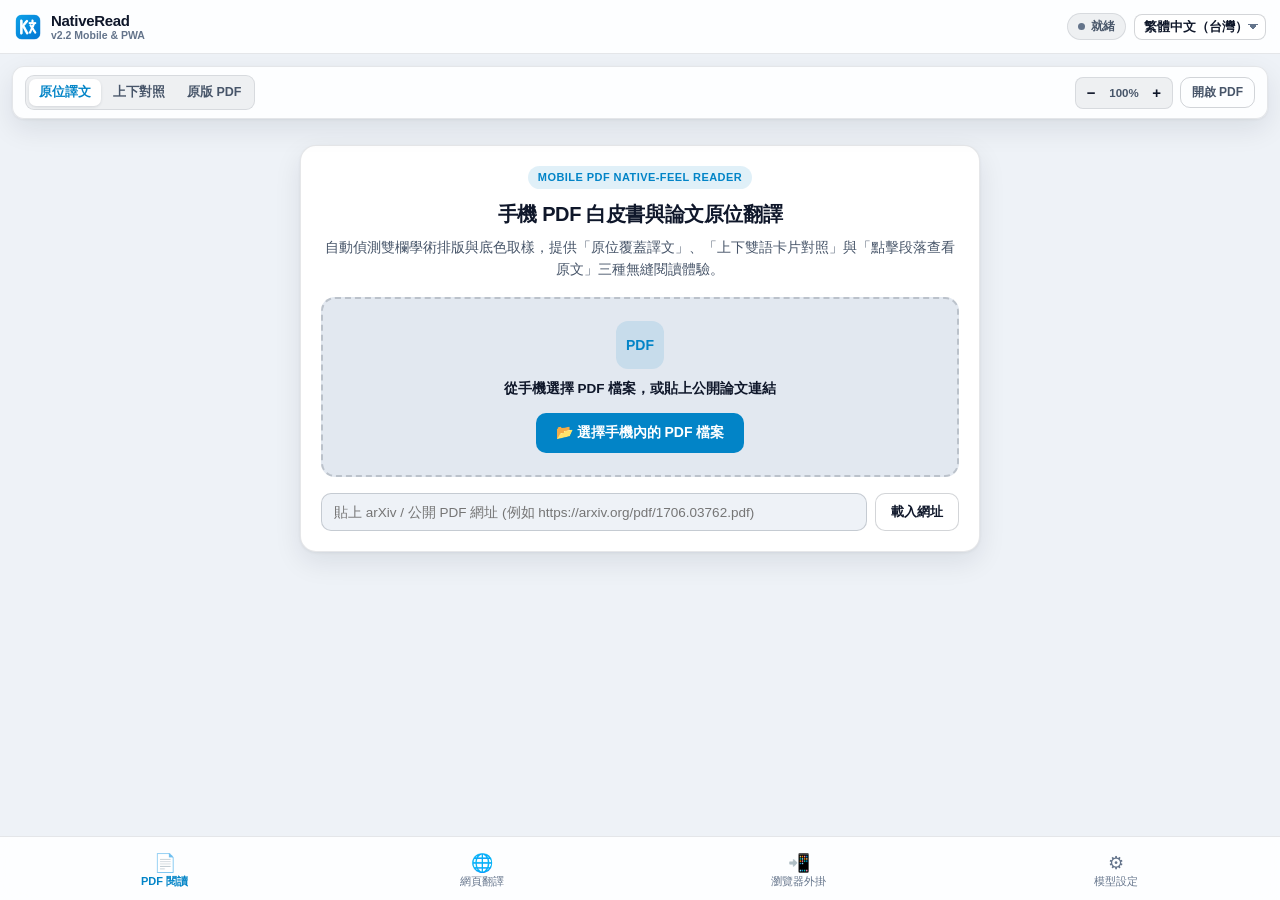
==== commit 55746ed0: "feat(v2.2.x): 8-language README, Drive PDF native TOC & glyph sizing, image overlay fixes, PWA PDF t" ====
--- a/docs/index.html
+++ b/docs/index.html
@@ -108,6 +108,7 @@
         <p id="pdfErrorDetail" class="nr-card-desc"></p>
         <div class="nr-btn-group">
           <button id="pdfRetryUrlBtn" type="button" class="nr-secondary-btn" hidden>重試網址</button>
+          <button id="pdfOpenSourceBtn" type="button" class="nr-secondary-btn" hidden>在新分頁開啟 PDF</button>
           <button id="pdfErrorOpenFileBtn" type="button" class="nr-primary-btn">改選本機 PDF 檔案</button>
         </div>
       </div>
@@ -198,7 +199,7 @@
           <h3 class="nr-install-title">1. 全平台 Userscript 腳本 (<code>nativeread.user.js</code>)</h3>
         </div>
         <p class="nr-card-desc">
-          預設 100% 零干擾，僅在網頁右下角顯示極簡半透明 <strong>NR</strong> 邊緣標籤；點擊即可展開翻譯膠囊、切換「譯文／原文／雙語」、管理自動翻譯白名單與 API Key。內建 CSP 自動穿透（<code>GM_xmlhttpRequest</code> 備援）。
+          預設零干擾，僅在網頁右下角顯示極簡 <strong>NR</strong> 標籤；點擊即可展開翻譯膠囊、切換「譯文／原文／雙語」與管理白名單。
         </p>
         <ul class="nr-guide-list">
           <li><strong>iOS Safari</strong>：安裝免費開源的 <strong>Stay 2</strong> 或 <strong>Userscripts</strong> App → 點擊下方按鈕即可一鍵匯入腳本。</li>
@@ -253,7 +254,7 @@
         <div class="nr-pill-tag">Zero-Typing Sync Ready</div>
         <h2 class="nr-section-title">⚙ AI 模型與翻譯偏好設定</h2>
         <p class="nr-card-desc">
-          所有 API Key 僅儲存於您的手機本機瀏覽器（<code>localStorage</code> 與 <code>IndexedDB</code> 快取），直連官方模型端點，絕不經過任何第三方伺服器。您也可以從電腦版 NativeRead 點擊「📱 手機同步」掃描 QR Code 一秒免打字匯入！
+          支援從電腦版 NativeRead 點擊「📱 手機同步」掃描 QR Code 一秒免打字匯入設定。
         </p>
 
         <form id="settingsForm" class="nr-settings-form" autocomplete="off">
@@ -357,19 +358,19 @@
   <nav class="nr-bottom-nav" aria-label="主導覽列">
     <button type="button" class="nr-nav-tab is-active" data-tab="pdf">
       <span class="nr-nav-icon">📄</span>
-      <span class="nr-nav-label">PDF 白皮書翻譯</span>
+      <span class="nr-nav-label">PDF 閱讀</span>
     </button>
     <button type="button" class="nr-nav-tab" data-tab="web">
       <span class="nr-nav-icon">🌐</span>
-      <span class="nr-nav-label">網頁／文章原版翻譯</span>
+      <span class="nr-nav-label">網頁翻譯</span>
     </button>
     <button type="button" class="nr-nav-tab" data-tab="install">
       <span class="nr-nav-icon">📲</span>
-      <span class="nr-nav-label">手機瀏覽器外掛安裝</span>
+      <span class="nr-nav-label">瀏覽器外掛</span>
     </button>
     <button type="button" class="nr-nav-tab" data-tab="settings">
       <span class="nr-nav-icon">⚙</span>
-      <span class="nr-nav-label">模型與 API 設定</span>
+      <span class="nr-nav-label">模型設定</span>
     </button>
   </nav>
 
--- a/docs/app.css
+++ b/docs/app.css
@@ -477,7 +477,13 @@
 }
 
 .nr-text-input {
-  flex: 1 1 200px;
+  width: 100%;
+  flex: none;
+}
+
+.nr-input-row > .nr-text-input {
+  width: auto;
+  flex: 1 1 180px;
 }
 
 .nr-select-full,
@@ -1205,3 +1211,7 @@
   text-overflow: ellipsis;
   max-width: 100%;
 }
+
+#pdfErrorDetail {
+  white-space: pre-line;
+}
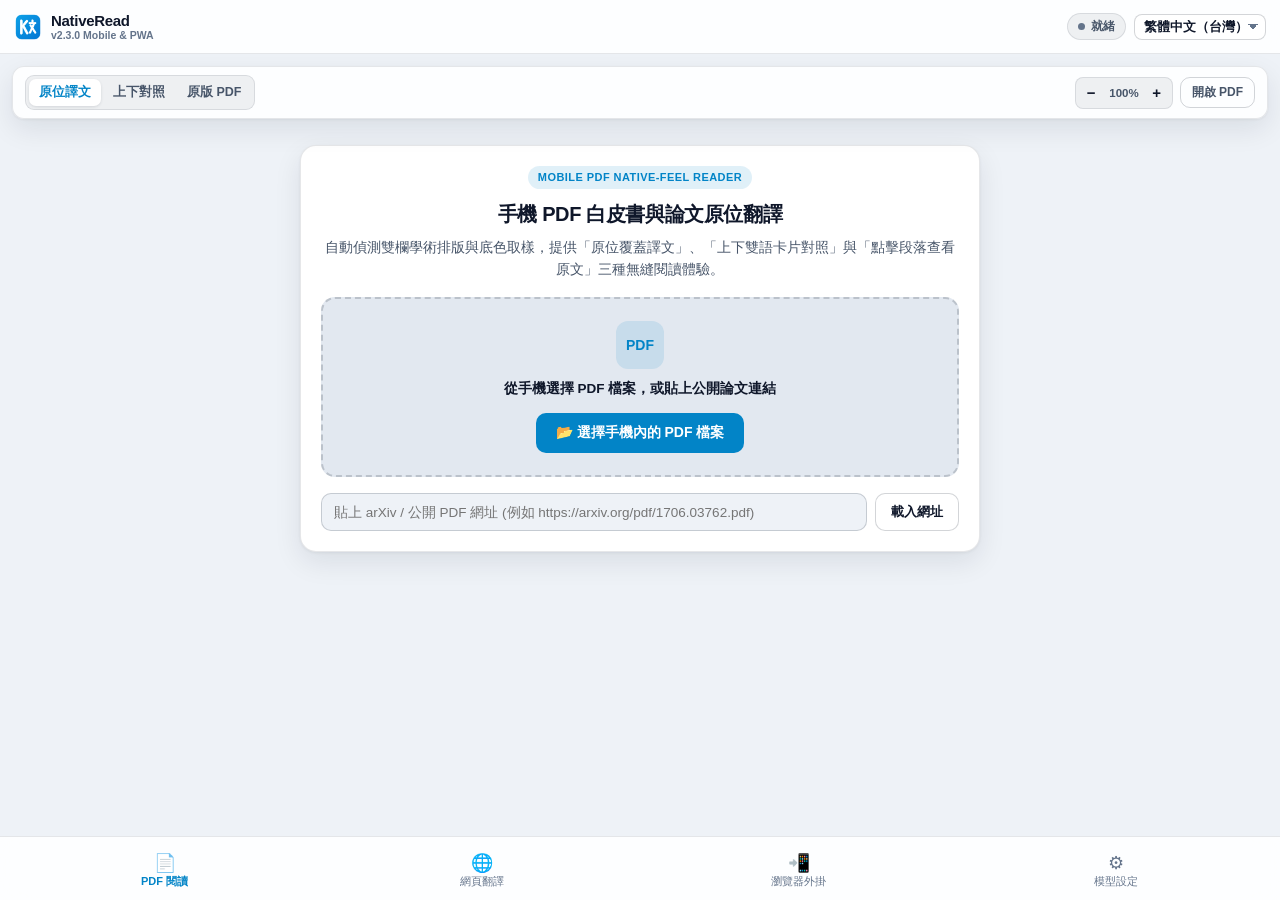
==== commit 60aee261: "chore(release): v2.3.0 single-source versioning and userscript auto-update - manifest.json version i" ====
--- a/docs/index.html
+++ b/docs/index.html
@@ -28,7 +28,7 @@
       <img src="./icons/icon-48.png" alt="NativeRead" width="28" height="28" class="nr-brand-logo">
       <div class="nr-brand-titles">
         <span class="nr-brand-title">NativeRead</span>
-        <span class="nr-brand-tag">v2.2 Mobile &amp; PWA</span>
+        <span class="nr-brand-tag">v2.3.0 Mobile &amp; PWA</span>
       </div>
     </div>
 
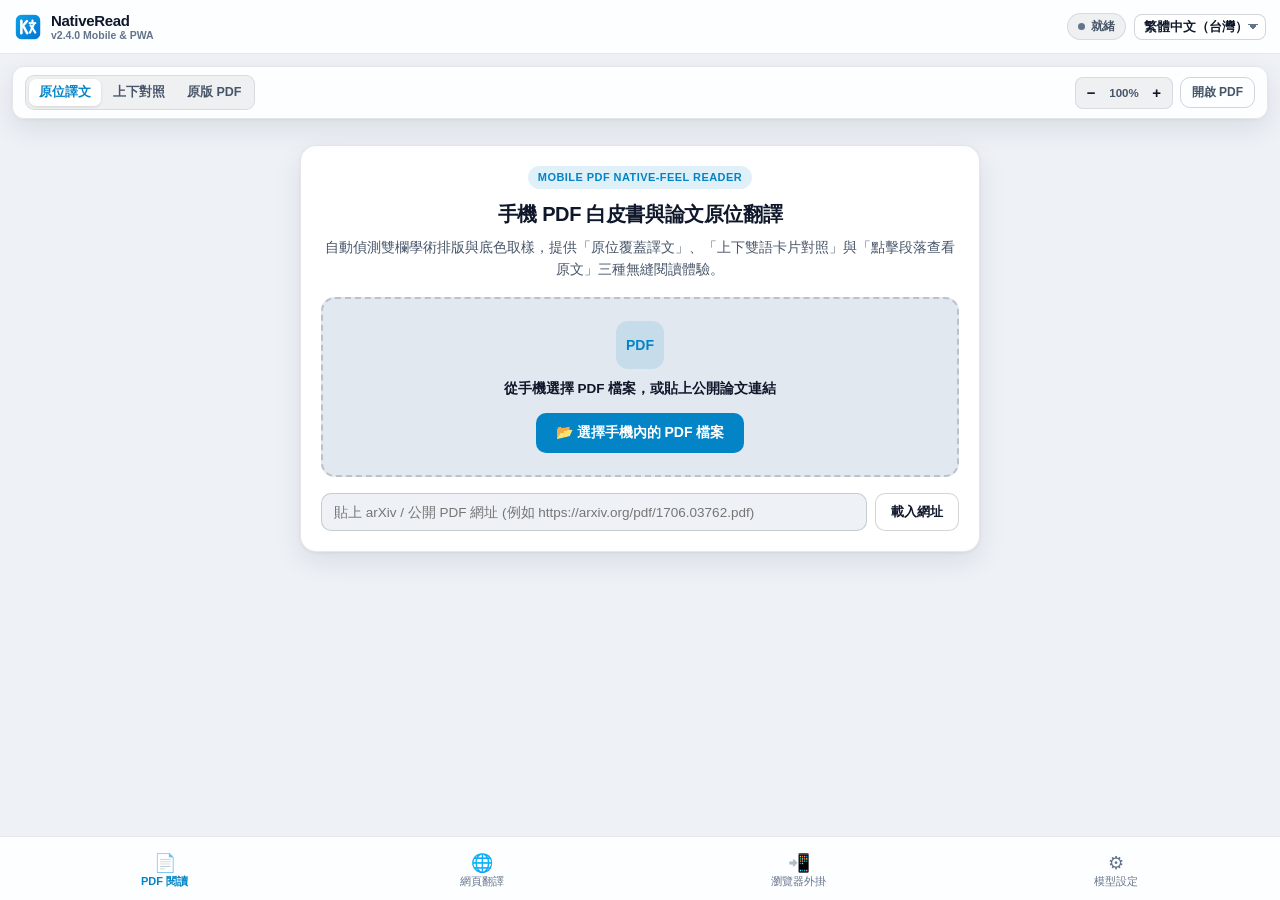
==== commit 3aba4c57: "feat(v2.4.0): update notice, Claude & Azure OpenAI providers, README rewrite with local decision-mod" ====
--- a/docs/index.html
+++ b/docs/index.html
@@ -28,7 +28,7 @@
       <img src="./icons/icon-48.png" alt="NativeRead" width="28" height="28" class="nr-brand-logo">
       <div class="nr-brand-titles">
         <span class="nr-brand-title">NativeRead</span>
-        <span class="nr-brand-tag">v2.3.0 Mobile &amp; PWA</span>
+        <span class="nr-brand-tag">v2.4.0 Mobile &amp; PWA</span>
       </div>
     </div>
 
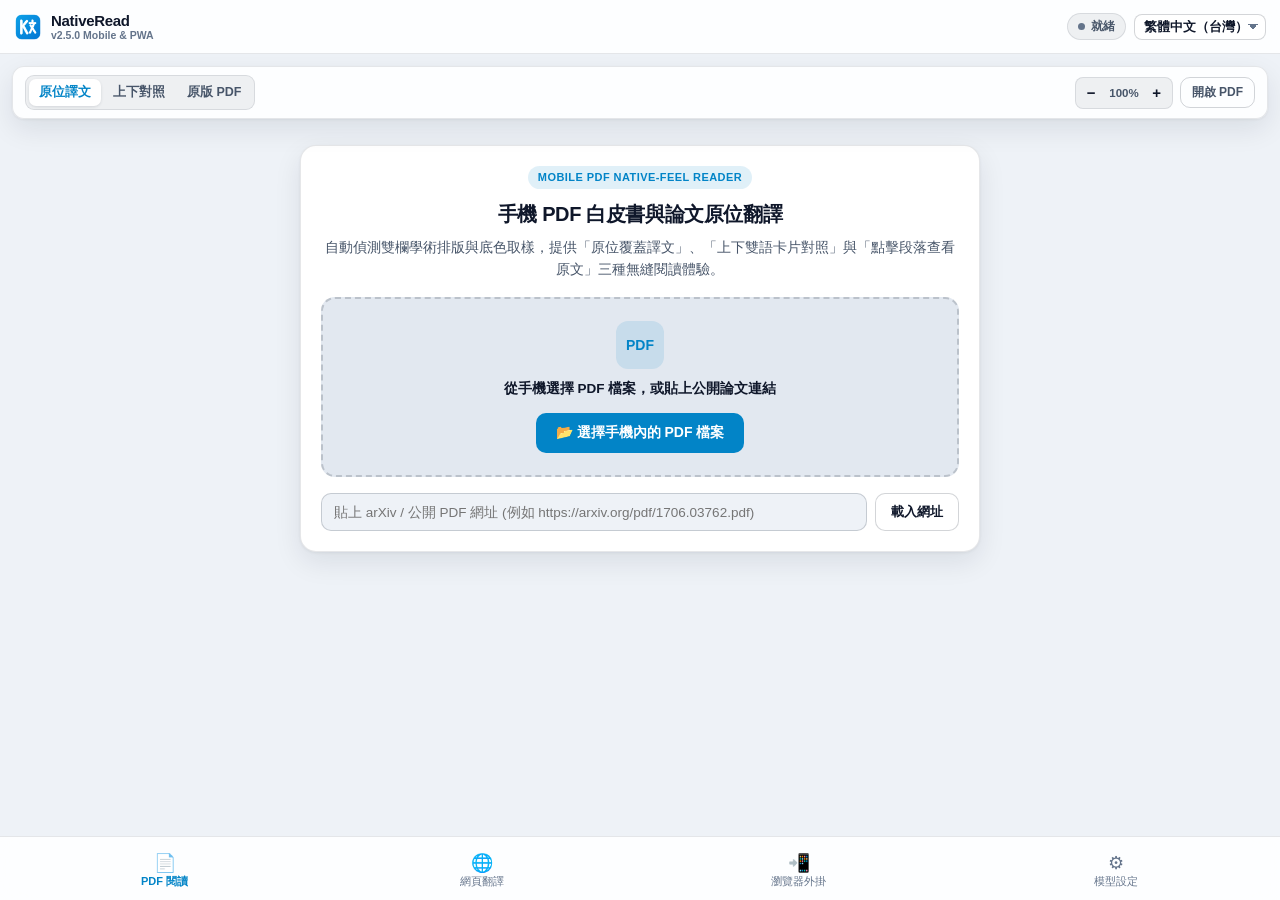
==== commit 2ac805b7: "feat(v2.5.0): data-driven 32-provider registry, live model list, no guessed default models - PROVIDE" ====
--- a/docs/index.html
+++ b/docs/index.html
@@ -28,7 +28,7 @@
       <img src="./icons/icon-48.png" alt="NativeRead" width="28" height="28" class="nr-brand-logo">
       <div class="nr-brand-titles">
         <span class="nr-brand-title">NativeRead</span>
-        <span class="nr-brand-tag">v2.4.0 Mobile &amp; PWA</span>
+        <span class="nr-brand-tag">v2.5.0 Mobile &amp; PWA</span>
       </div>
     </div>
 
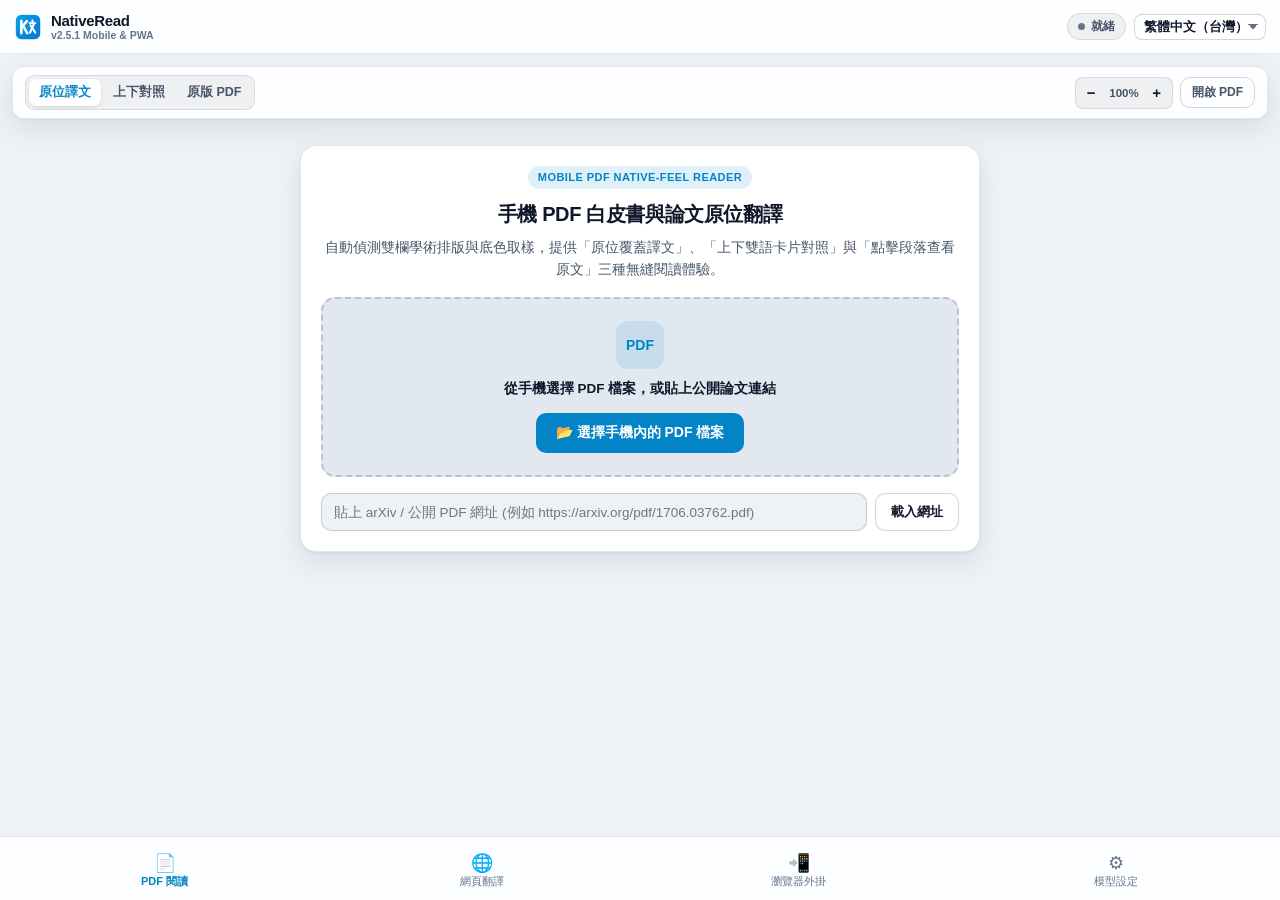
==== commit a80a447a: "fix(v2.5.1): never merge layout rows into one translation unit - isCompositeLayoutBlock: a block is " ====
--- a/docs/index.html
+++ b/docs/index.html
@@ -28,7 +28,7 @@
       <img src="./icons/icon-48.png" alt="NativeRead" width="28" height="28" class="nr-brand-logo">
       <div class="nr-brand-titles">
         <span class="nr-brand-title">NativeRead</span>
-        <span class="nr-brand-tag">v2.5.0 Mobile &amp; PWA</span>
+        <span class="nr-brand-tag">v2.5.1 Mobile &amp; PWA</span>
       </div>
     </div>
 
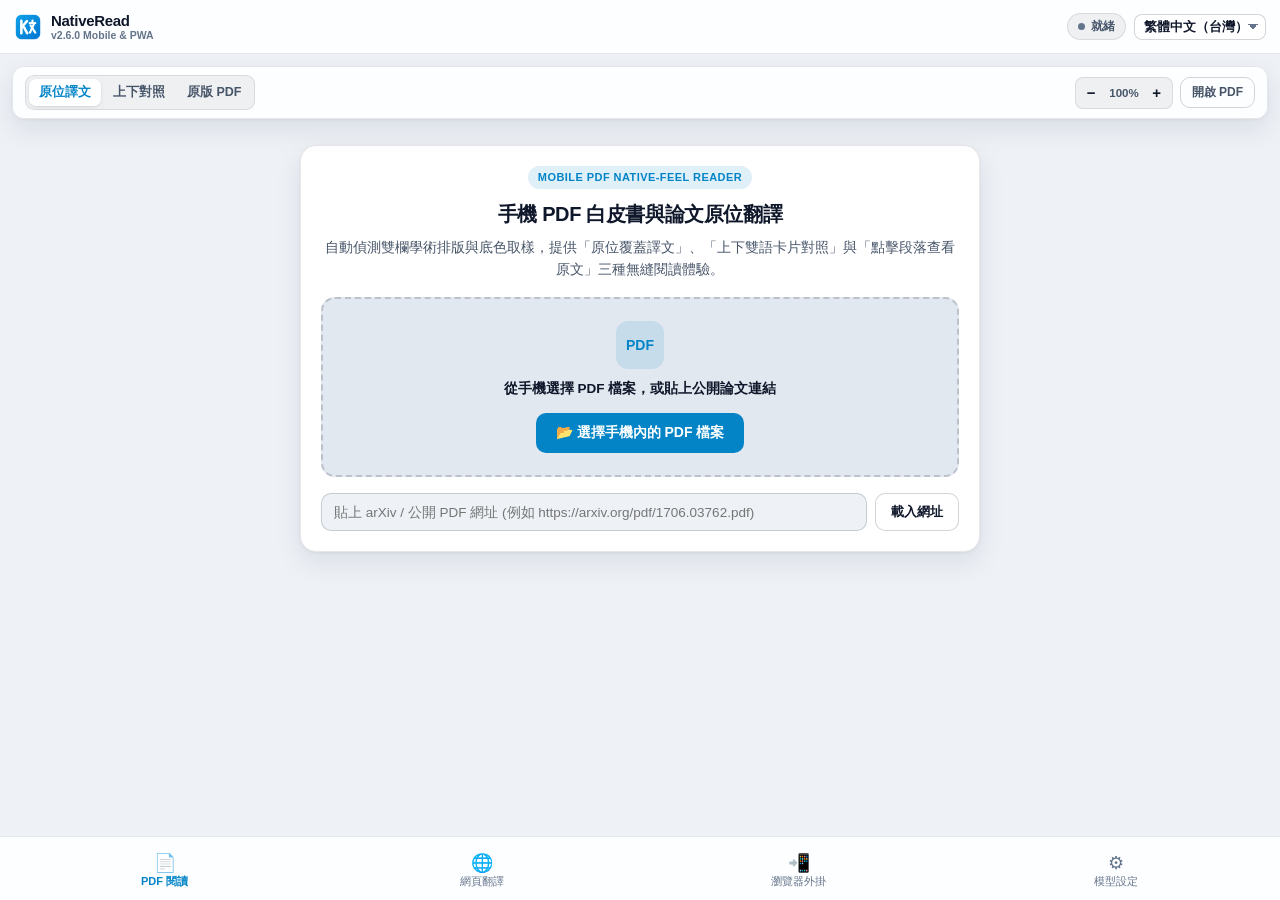
==== commit 7991d2e5: "feat(v2.6.0): layout-model segmenter, visible-content guarantees, regression corpus - collectTransla" ====
--- a/docs/index.html
+++ b/docs/index.html
@@ -28,7 +28,7 @@
       <img src="./icons/icon-48.png" alt="NativeRead" width="28" height="28" class="nr-brand-logo">
       <div class="nr-brand-titles">
         <span class="nr-brand-title">NativeRead</span>
-        <span class="nr-brand-tag">v2.5.1 Mobile &amp; PWA</span>
+        <span class="nr-brand-tag">v2.6.0 Mobile &amp; PWA</span>
       </div>
     </div>
 
